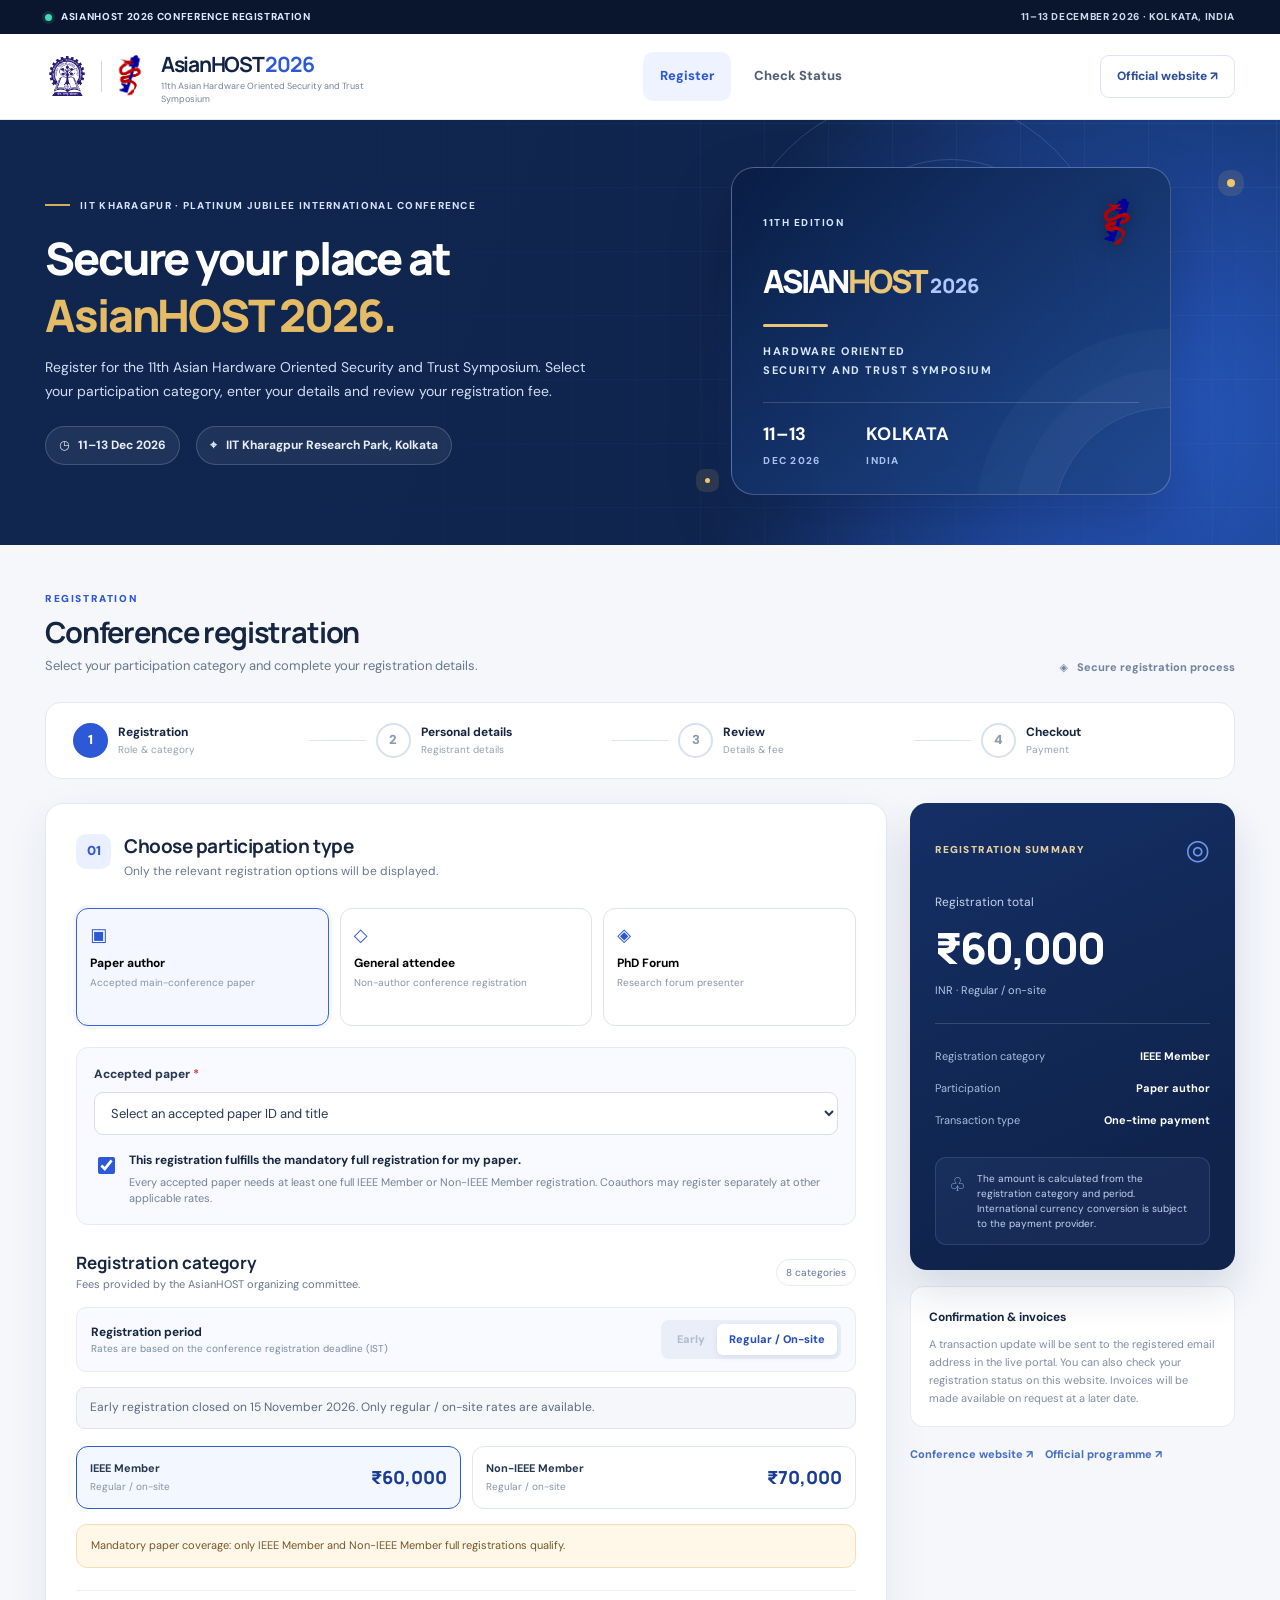
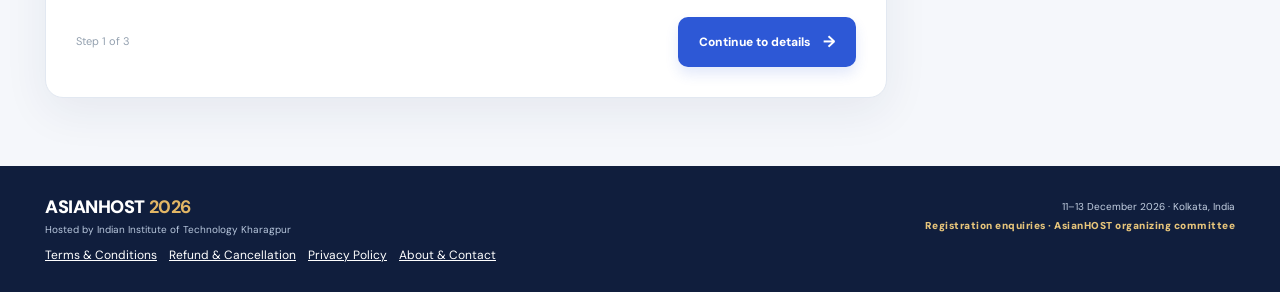
==== index.html @ 04f5062f "Add files via upload" ====
<!doctype html>
<html lang="en">
<head>
  <meta charset="utf-8">
  <meta name="viewport" content="width=device-width, initial-scale=1">
  <meta name="theme-color" content="#0e2149">
  <meta name="description" content="AsianHOST 2026 conference registration, registration fee information, and payment status enquiries.">
  <title>AsianHOST 2026 | Conference Registration</title>
  <link rel="icon" href="assets/asianhost-logo.png" type="image/png">
  <link rel="stylesheet" href="styles.css">
  <script defer src="app.js"></script>
</head>
<body>
  <div class="top-ribbon"><span class="top-ribbon__left"><span class="pulse"></span> ASIANHOST 2026 CONFERENCE REGISTRATION</span><span>11–13 DECEMBER 2026 · KOLKATA, INDIA</span></div>
  <header class="site-header">
    <div class="shell header-content">
      <a class="brand" href="index.html" aria-label="AsianHOST 2026 registration home">
        <span class="brand-logos"><img class="brand-iit" src="assets/iitkgp-logo.png" alt="IIT Kharagpur logo"><span class="brand-bar"></span><img class="brand-asianhost" src="assets/asianhost-logo.png" alt="AsianHOST logo"></span>
        <span class="brand-text"><strong>AsianHOST <span>2026</span></strong><small>11th Asian Hardware Oriented Security and Trust Symposium</small></span>
      </a>
      <nav class="nav-links" aria-label="Primary navigation">
        <button type="button" class="nav-link active" data-view="register">Register</button>
        <button type="button" class="nav-link" data-view="status">Check Status</button>
        
      </nav>
      <a class="external-link" href="https://www.asianhost.org/2026/" target="_blank" rel="noopener noreferrer">Official website <span aria-hidden="true">↗</span></a>
    </div>
  </header>

  <main>
    <section class="hero">
      <div class="shell hero-grid">
        <div class="hero-left">
          <div class="eyebrow"><span class="eyebrow-line"></span> IIT KHARAGPUR · PLATINUM JUBILEE INTERNATIONAL CONFERENCE</div>
          <h1>Secure your place at <span>AsianHOST 2026.</span></h1>
          <p>Register for the 11th Asian Hardware Oriented Security and Trust Symposium. Select your participation category, enter your details and review your registration fee.</p>
          <div class="event-metadata"><span>◷ &nbsp; 11–13 Dec 2026</span><span>⌖ &nbsp; IIT Kharagpur Research Park, Kolkata</span></div>
        </div>
        <div class="hero-visual conference-feature" aria-label="AsianHOST 2026 event details">
          <div class="feature-orbit feature-orbit-one"></div>
          <div class="feature-orbit feature-orbit-two"></div>
          <div class="feature-panel">
            <div class="feature-panel-top"><span>11TH EDITION</span><img src="assets/asianhost-logo.png" alt="AsianHOST emblem"></div>
            <div class="feature-panel-title">ASIAN<span>HOST</span> <em>2026</em></div>
            <div class="feature-panel-divider"></div>
            <p>HARDWARE ORIENTED<br>SECURITY AND TRUST SYMPOSIUM</p>
            <div class="feature-panel-bottom"><span><strong>11–13</strong><small>DEC 2026</small></span><span><strong>KOLKATA</strong><small>INDIA</small></span></div>
          </div>
          <div class="feature-circuit circuit-one"></div><div class="feature-circuit circuit-two"></div>
        </div>
      </div>
    </section>

    <section class="shell main-area">
      <div id="register-view" class="app-view">
        <div class="section-lead"><div><div class="section-tag">REGISTRATION</div><h2>Conference registration</h2><p>Select your participation category and complete your registration details.</p></div><div class="secure-mark">◈ &nbsp; Secure registration process</div></div>
        <div class="stepper" aria-label="Registration progress"><div class="step active" data-step-dot="1"><span>1</span><div><strong>Registration</strong><small>Role & category</small></div></div><div class="step-line"></div><div class="step" data-step-dot="2"><span>2</span><div><strong>Personal details</strong><small>Registrant details</small></div></div><div class="step-line"></div><div class="step" data-step-dot="3"><span>3</span><div><strong>Review</strong><small>Details & fee</small></div></div><div class="step-line"></div><div class="step"><span>4</span><div><strong>Checkout</strong><small>Payment</small></div></div></div>
        <div class="form-layout">
          <div class="form-column">
            <div class="form-card" id="step1-panel">
              <div class="card-heading"><span class="mini-number">01</span><div><h3>Choose participation type</h3><p>Only the relevant registration options will be displayed.</p></div></div>
              <div class="purpose-grid" id="purpose-grid">
                <button class="purpose-option selected" type="button" data-purpose="author"><span class="purpose-icon">▣</span><strong>Paper author</strong><small>Accepted main-conference paper</small></button>
                <button class="purpose-option" type="button" data-purpose="attendee"><span class="purpose-icon">◇</span><strong>General attendee</strong><small>Non-author conference registration</small></button>
                <button class="purpose-option" type="button" data-purpose="phd"><span class="purpose-icon">◈</span><strong>PhD Forum</strong><small>Research forum presenter</small></button>
              </div>
              <div id="paper-fields" class="nested-section">
                <label for="paper-select">Accepted paper <span class="required">*</span></label>
                <select id="paper-select" required><option value="">Select an accepted paper ID and title</option></select>
                <div id="paper-detail" class="paper-detail hidden"></div>
                <div id="other-paper-fields" class="nested-section hidden" aria-live="polite">
                  <label for="other-paper-id">Paper ID <span class="required">*</span></label>
                  <input type="text" id="other-paper-id" maxlength="50" placeholder="Enter the accepted paper ID">
                  <label for="other-paper-title" class="mt-12">Paper title <span class="required">*</span></label>
                  <input type="text" id="other-paper-title" maxlength="300" placeholder="Enter the exact accepted paper title">
                  <p class="field-help">Use this option only if your accepted paper is missing from the list. The organizing committee will verify the details.</p>
                </div>
                <div class="coverage-card"><label class="checkbox-line"><input type="checkbox" id="cover-paper" checked><span><strong>This registration fulfills the mandatory full registration for my paper.</strong><small>Every accepted paper needs at least one full IEEE Member or Non-IEEE Member registration. Coauthors may register separately at other applicable rates.</small></span></label></div>
              </div>
              <div id="phd-fields" class="nested-section hidden"><label for="phd-ref">PhD Forum submission / acceptance reference <span class="required">*</span></label><input type="text" id="phd-ref" placeholder="e.g., PhD Forum submission reference"><p class="field-help">The conference team will verify forum acceptance separately.</p></div>
              <div class="subheading-row"><div><h3>Registration category</h3><p>Fees provided by the AsianHOST organizing committee.</p></div><span class="fee-note">8 categories</span></div>
              <div class="tier-row"><div><strong>Registration period</strong><span>Rates are based on the conference registration deadline (IST)</span></div><div class="tier-toggle"><button type="button" class="active" id="early-btn">Early</button><button type="button" id="regular-btn">Regular / On-site</button></div></div>
              <p id="registration-deadline-note" class="registration-deadline-note" role="status" aria-live="polite">Early registration closes 15 November 2026 at 11:59 p.m. IST. Regular / on-site rates apply from 16 November.</p>
              <div id="fee-options" class="fee-grid" role="radiogroup" aria-label="Registration fee category"></div>
              <div id="category-advisory" class="notice-inline" role="status"></div>
              <div class="form-actions"><span class="helper-text">Step 1 of 3</span><button class="btn btn-primary" id="continue-1" type="button">Continue to details <span>→</span></button></div>
            </div>
            <div class="form-card hidden" id="step2-panel">
              <div class="card-heading"><span class="mini-number">02</span><div><h3>Participant information</h3><p>Enter the details for the registered participant.</p></div></div>
              <button type="button" class="btn btn-outline btn-small" id="fill-sample" style="margin:-4px 0 20px">✦ &nbsp; Prefill sample details</button><form id="details-form" novalidate>
                <div class="form-fields"><div class="input-group"><label for="full-name">Full name <span class="required">*</span></label><input id="full-name" type="text" autocomplete="name" placeholder="Full name as on official ID" required minlength="2"></div><div class="input-group"><label for="email">Email address <span class="required">*</span></label><input id="email" type="email" autocomplete="email" placeholder="name@institution.edu" required></div><div class="input-group"><label for="phone">Phone with country code <span class="required">*</span></label><input id="phone" type="tel" autocomplete="tel" placeholder="+91 98765 43210" required minlength="7"></div><div class="input-group"><label for="institution">Institution / organization <span class="required">*</span></label><input id="institution" type="text" placeholder="University or organization" required></div><div class="input-group"><label for="country">Country of residence <span class="required">*</span></label><select id="country" required><option value="">Choose country</option><option>India</option><option>China</option><option>United States</option><option>Singapore</option><option>United Kingdom</option><option>Germany</option><option>Japan</option><option>Australia</option><option>United Arab Emirates</option><option>Other</option></select></div><div class="input-group"><label for="city">City <span class="required">*</span></label><input id="city" type="text" placeholder="City" required></div></div>
                <div id="ieee-input" class="nested-section hidden"><label for="ieee-number">IEEE membership number <span class="required">*</span></label><input type="text" id="ieee-number" inputmode="numeric" pattern="[0-9]{4,15}" placeholder="Your IEEE member number"><p class="field-help">Collected for subsequent manual verification by an authorized IEEE committee member. The organizing committee will review eligibility.</p></div>
                <div id="student-input" class="nested-section hidden"><label class="checkbox-line"><input id="student-attest" type="checkbox"><span><strong>I confirm I am currently enrolled as a student.</strong><small>Student status will be checked by conference organizers.</small></span></label></div>
                <div id="international-input" class="nested-section hidden"><label class="checkbox-line"><input id="visa-help" type="checkbox"><span><strong>I would like conference visa / invitation-letter assistance.</strong><small>Additional details may be requested separately if assistance is needed.</small></span></label></div>
                <div class="nested-section"><label for="billing-name">Invoice / billing name <span class="optional">Optional</span></label><input type="text" id="billing-name" placeholder="Name of participant or institution"><label for="gstin" class="mt-12">GSTIN <span class="optional">Optional, if applicable</span></label><input type="text" id="gstin" placeholder="For Indian organizational invoices"></div>
                <div class="notice-inline info">An email will be sent to your registered address confirming whether the payment transaction succeeds or fails. An invoice will be provided upon request at a later date.</div><div class="preview-disclosure">Preview environment: please use sample details only. No real payment or notification emails are processed on this site.</div>
                <div class="form-actions"><button type="button" class="btn btn-outline" id="back-2">← Back</button><button type="submit" class="btn btn-primary">Review registration <span>→</span></button></div>
              </form>
            </div>
            <div class="form-card hidden" id="step3-panel"><div class="card-heading"><span class="mini-number">03</span><div><h3>Review before checkout</h3><p>Review your information and the applicable registration fee.</p></div></div><div id="review-card"></div><label class="checkbox-line terms"><input type="checkbox" id="terms"><span><strong>I have reviewed the details, confirm they are accurate, and agree to the <a href="terms.html" target="_blank" rel="noopener">Terms & Conditions</a>, <a href="refund.html" target="_blank" rel="noopener">Refund & Cancellation Policy</a> and <a href="privacy.html" target="_blank" rel="noopener">Privacy Policy</a>.</strong><small>I understand that invoice requests will be handled separately after registration.</small></span></label><div class="form-actions"><button type="button" class="btn btn-outline" id="back-3">← Back</button><button type="button" class="btn btn-primary" id="proceed-checkout">Proceed to payment <span>↗</span></button></div></div>
          </div>
          <aside class="summary-column">
            <div class="summary-card"><div class="summary-top"><div class="summary-chip">REGISTRATION SUMMARY</div><span class="summary-coin">◎</span></div><p>Registration total</p><div class="summary-amount" id="fee-preview">₹50,000</div><div class="summary-currency" id="currency-preview">INR · Early registration</div><div class="summary-separator"></div><div class="summary-pair"><span>Registration category</span><strong id="category-preview">IEEE Member</strong></div><div class="summary-pair"><span>Participation</span><strong id="purpose-preview">Paper author</strong></div><div class="summary-pair"><span>Transaction type</span><strong>One-time payment</strong></div><div class="summary-footnote"><span class="summary-lock">♧</span><span>The amount is calculated from the registration category and period. International currency conversion is subject to the payment provider.</span></div></div>
            <div class="aside-note"><strong>Confirmation & invoices</strong><p>A transaction update will be sent to the registered email address in the live portal. You can also check your registration status on this website. Invoices will be made available on request at a later date.</p></div>
            <div class="aside-links"><a href="https://www.asianhost.org/2026/" target="_blank" rel="noopener noreferrer">Conference website ↗</a><a href="https://www.asianhost.org/2026/program.htm" target="_blank" rel="noopener noreferrer">Official programme ↗</a></div>
          </aside>
        </div>
      </div>

      <div id="status-view" class="app-view hidden"><div class="section-lead"><div><div class="section-tag">REGISTRATION LOOKUP</div><h2>Check registration status</h2><p>Enter your registration reference and registered email address to view your payment status. Confirmed registrations also provide a View / Print Invoice Preview option; official invoices are issued separately upon request.</p></div></div><div class="status-layout"><div class="form-card"><div class="card-heading"><span class="mini-number">✓</span><div><h3>Find your registration</h3><p>Your registration reference appears on the confirmation page.</p></div></div><form id="status-form"><div class="input-group"><label for="lookup-id">Registration ID</label><input id="lookup-id" required placeholder="e.g., AH26-XXXXXXXXXX"></div><div class="input-group mt-16"><label for="lookup-email">Email address</label><input id="lookup-email" type="email" required placeholder="name@institution.edu"></div><div class="form-actions"><button type="submit" class="btn btn-primary">Check status <span>→</span></button></div></form><div id="status-result" aria-live="polite"></div></div><aside class="aside-note status-aside"><strong>Need assistance?</strong><p>If your payment is delayed or unsuccessful, please contact the conference registration team and include your registration reference.</p><p><strong>Invoice requests</strong><br>Invoices will be provided upon request at a later date.</p><div class="sample-lookups"><h4>Sample status records</h4><p>Use these example references to explore the status lookup.</p><div class="sample-records" id="sample-records"></div><small>These are fictional records for preview purposes; no real registration database is connected.</small></div></aside></div></div>

      <div id="confirmation-view" class="app-view hidden">
        <div class="confirmation-wrap">
          <div class="confirmation-card" id="confirmation-card" aria-live="polite"></div>
        </div>
      </div>
    </section>
  </main>
  <footer class="site-footer"><div class="shell footer-inner"><div class="footer-brand"><span>ASIANHOST <strong>2026</strong></span><small>Hosted by Indian Institute of Technology Kharagpur</small></div><div class="footer-right"><span>11–13 December 2026 · Kolkata, India</span><span>Registration enquiries · AsianHOST organizing committee</span></div></div><div class="policy-links shell" style="display:flex;flex-wrap:wrap;gap:12px;margin-top:8px;font-size:12px"><a style="color:inherit;text-decoration:underline" href="terms.html">Terms & Conditions</a><a style="color:inherit;text-decoration:underline" href="refund.html">Refund & Cancellation</a><a style="color:inherit;text-decoration:underline" href="privacy.html">Privacy Policy</a><a style="color:inherit;text-decoration:underline" href="about-contact.html">About & Contact</a></div></footer>
  <div id="toast" class="toast" role="status" aria-live="polite"></div>
</body>
</html>
---- styles.css ----
@import url('https://fonts.googleapis.com/css2?family=DM+Sans:wght@400;500;600;700;800&family=Manrope:wght@400;500;600;700;800&display=swap');
:root{--navy:#10254c;--ink:#172640;--muted:#69788d;--line:#e3e9f2;--page:#f5f7fb;--blue:#2d58d6;--blue-d:#1c44b8;--gold:#d6ad59;--mint:#13ae9c;--shadow:0 14px 45px rgba(23,46,92,.07);--radius:18px}
*{box-sizing:border-box}html{scroll-behavior:smooth}body{margin:0;color:var(--ink);background:var(--page);font:15px/1.55 'DM Sans',system-ui,sans-serif}h1,h2,h3,p{margin-top:0}h1,h2,h3{font-family:Manrope,'DM Sans',sans-serif;line-height:1.27}button,input,select{font:inherit}button{cursor:pointer}button:disabled{cursor:not-allowed;opacity:.5}a{color:inherit}input,select{accent-color:var(--blue)}.hidden{display:none!important}.shell{width:min(1190px,calc(100% - 64px));margin:auto}.top-ribbon{height:34px;display:flex;justify-content:space-between;align-items:center;background:#09162e;color:#ced8ed;padding:0 max(32px,calc((100% - 1190px)/2));font-size:10px;font-weight:800;letter-spacing:.12em}.top-ribbon__left{display:flex;gap:9px;align-items:center;color:#dbe8ff}.pulse{width:7px;height:7px;background:#45d7b4;border-radius:100%;box-shadow:0 0 0 3px rgba(69,215,180,.13)}.site-header{background:#fff;border-bottom:1px solid var(--line);position:relative;z-index:2}.header-content{height:85px;display:flex;align-items:center;justify-content:space-between;gap:26px}.brand{text-decoration:none;display:flex;align-items:center;gap:15px;min-width:310px}.brand-logos{display:flex;align-items:center;gap:12px}.brand-logos img{width:44px;height:44px;object-fit:contain}.brand-logos .brand-asianhost{width:32px;height:46px}.brand-bar{height:31px;width:1px;background:#ced5e2}.brand-text{display:flex;flex-direction:column}.brand-text strong{font-family:Manrope;font-size:21px;letter-spacing:-.06em;color:#122344}.brand-text strong span{color:var(--blue)}.brand-text small{color:#778399;font-size:9px;max-width:240px;line-height:1.4}.nav-links{display:flex;height:100%;align-items:center;gap:6px}.nav-link{border:0;background:transparent;color:#526077;white-space:nowrap;padding:14px 17px;border-radius:10px;font-size:13px;font-weight:800}.nav-link:hover,.nav-link.active{background:#eef3ff;color:var(--blue)}.external-link{white-space:nowrap;text-decoration:none;font-size:12px;font-weight:800;color:#2c4e9a;border:1px solid #dbe5f7;padding:11px 16px;border-radius:9px}.external-link:hover{background:#f2f6ff}.hero{color:#fff;position:relative;overflow:hidden;background:radial-gradient(circle at 88% 70%,#295bc6 0%,transparent 37%),linear-gradient(110deg,#10264f,#10254e 65%,#163877)}.hero::before{content:'';position:absolute;inset:0;opacity:.32;background-image:linear-gradient(0deg,transparent 94%,#4970bc 95%,transparent 96%),linear-gradient(90deg,transparent 94%,#4970bc 95%,transparent 96%);background-size:64px 64px;mask-image:linear-gradient(90deg,transparent 22%,black)}.hero-grid{display:grid;grid-template-columns:1.04fr .96fr;gap:60px;position:relative;min-height:318px;align-items:center;padding-top:39px;padding-bottom:42px}.hero-left{max-width:650px}.eyebrow{font-size:10px;letter-spacing:.13em;color:#d8e2fc;font-weight:800;display:flex;align-items:center;gap:10px;margin-bottom:17px}.eyebrow-line{height:2px;width:25px;background:var(--gold)}.hero h1{font-size:clamp(31px,3.5vw,45px);font-weight:800;letter-spacing:-.047em;margin-bottom:12px}.hero h1 span{color:#e5bc65}.hero p{color:#d0dff7;max-width:560px;line-height:1.7;font-size:14px;margin-bottom:23px}.event-metadata{display:flex;gap:16px;flex-wrap:wrap;font-size:12px;font-weight:700;color:#e9edf8}.event-metadata span{background:#ffffff11;border:1px solid #ffffff2a;border-radius:40px;padding:9px 13px}.hero-visual{position:relative;padding:8px 25px 8px 0}.orbit{position:absolute;border:1px solid #ffffff17;border-radius:100%;height:420px;width:420px;left:15%;top:-40px}.orbit-b{height:300px;width:300px;top:30px;left:28%;background:#ffffff05}.workflow-card{position:relative;margin:auto;background:#fff;color:#213357;width:min(415px,100%);min-height:69px;padding:13px 18px;display:flex;gap:15px;align-items:center;border:1px solid #ced7ec;border-radius:14px;box-shadow:0 8px 35px #020d291b}.workflow-card>div:nth-child(2){display:flex;flex-direction:column;flex:1}.workflow-card strong{font-size:12px;font-weight:800}.workflow-card small{font-size:10px;color:#70809d;margin-top:2px}.workflow-card>span{color:#16a389;font-size:19px}.workflow-card.highlight{background:#e8efff;border-color:#c7d7ff;transform:translateX(15px)}.workflow-card.highlight>span{color:#2d58d6}.workflow-icon{background:#eaf0fc;border-radius:11px;width:38px;height:38px;display:flex;justify-content:center;align-items:center;font-size:12px;font-weight:900;color:#365fc8}.flow-connector{text-align:center;height:20px;line-height:19px;font-size:18px;color:#a5c3ff}.main-area{padding-top:46px;padding-bottom:68px}.section-lead{display:flex;justify-content:space-between;align-items:end;gap:30px;margin-bottom:26px}.section-tag{font-size:10px;letter-spacing:.16em;font-weight:900;color:var(--blue);margin-bottom:7px}.section-lead h2{font-size:29px;margin-bottom:5px;letter-spacing:-.04em}.section-lead p{color:var(--muted);margin-bottom:0;font-size:13px}.secure-mark{white-space:nowrap;color:#7383a0;font-size:11px;font-weight:800}.stepper{background:#fff;border:1px solid var(--line);border-radius:16px;padding:20px 27px;display:flex;align-items:center;margin-bottom:24px;gap:10px}.step{display:flex;align-items:center;gap:10px;min-width:0;flex:1}.step>span{display:flex;width:35px;height:35px;border:2px solid #d9e1ed;border-radius:50%;align-items:center;justify-content:center;font-size:13px;font-weight:900;color:#8d9ab0;flex:none}.step.active>span{background:var(--blue);color:#fff;border-color:var(--blue)}.step.done>span{background:#e3f8f2;color:#149b81;border-color:#b7ebdf}.step>div{min-width:0}.step strong,.step small{display:block;white-space:nowrap}.step strong{font-size:12px}.step small{font-size:10px;color:#96a1b1}.step-line{height:1px;background:#dce3ee;flex:.25}.form-layout{display:grid;grid-template-columns:minmax(0,1fr) 325px;gap:23px;align-items:start}.form-card{background:#fff;border:1px solid #e2e8f1;border-radius:var(--radius);box-shadow:var(--shadow);padding:30px}.card-heading{display:flex;align-items:flex-start;gap:13px;margin-bottom:27px}.card-heading h3{font-size:19px;letter-spacing:-.025em;margin-bottom:4px}.card-heading p{font-size:12px;color:var(--muted);margin-bottom:0}.mini-number{height:35px;min-width:35px;border-radius:10px;display:flex;align-items:center;justify-content:center;background:#eaf0ff;color:#2d58d6;font-weight:900;font-size:13px}.purpose-grid{display:grid;grid-template-columns:repeat(3,1fr);gap:11px}.purpose-option{border:1.5px solid #dce4f0;background:#fff;border-radius:12px;min-height:118px;text-align:left;padding:13px;display:flex;flex-direction:column;gap:4px;transition:.18s ease}.purpose-option:hover{border-color:#9eb3ea;transform:translateY(-1px)}.purpose-option.selected{border-color:#3664e3;background:#f4f7ff;box-shadow:0 0 0 3px #3664e30d}.purpose-option strong{font-size:12px}.purpose-option small{font-size:10px;color:#8794a7;line-height:1.3}.purpose-icon{font-size:18px;color:var(--blue)}.nested-section{background:#f8faff;border:1px solid #e5eaf3;padding:17px;border-radius:12px;margin-top:21px}.nested-section>label:not(.checkbox-line){display:block;font-size:12px;font-weight:800;color:#2b3952;margin-bottom:9px}.nested-section input:not([type=checkbox]),.nested-section select{width:100%;border:1px solid #d4deee;border-radius:9px;padding:11px 12px;background:white;outline:0;font-size:13px;color:#293957}.nested-section input:focus,.nested-section select:focus,.input-group input:focus,.input-group select:focus{border-color:#4870d5;box-shadow:0 0 0 3px #4870d516}.checkbox-line{display:flex;gap:11px;align-items:flex-start;cursor:pointer}.checkbox-line input{margin-top:5px;width:17px;height:17px;flex:none}.checkbox-line span{display:flex;flex-direction:column;gap:4px}.checkbox-line strong{font-size:12px;line-height:1.45}.checkbox-line small{font-size:11px;line-height:1.5;color:#73829a}.coverage-card{padding-top:17px}.paper-detail{background:#fff;border:1px solid #dee7f7;border-radius:10px;padding:13px;margin-top:10px}.paper-detail strong{display:block;color:#23395e;font-size:12px}.paper-detail p{font-size:11px;color:#71819c;margin:6px 0 0}.subheading-row{display:flex;justify-content:space-between;align-items:center;gap:12px;margin-top:27px;margin-bottom:14px}.subheading-row h3{font-size:17px;margin-bottom:3px}.subheading-row p{color:var(--muted);font-size:11px;margin:0}.fee-note{font-size:10px;white-space:nowrap;border:1px solid #e3eaf7;border-radius:30px;padding:5px 9px;color:#60749a}.tier-row{background:#f8faff;border:1px solid #e7ebf5;border-radius:10px;padding:12px 14px;display:flex;align-items:center;justify-content:space-between;gap:15px;margin-bottom:15px}.tier-row>div:first-child{display:flex;flex-direction:column}.tier-row strong{font-size:12px}.tier-row span{font-size:10px;color:#7a8ca5}.tier-toggle{display:flex;background:#e9eef9;padding:4px;border-radius:8px;flex:none}.tier-toggle button{border:0;background:transparent;border-radius:6px;padding:7px 12px;font-size:11px;color:#667999;font-weight:800}.tier-toggle button.active{background:white;color:#234cbc;box-shadow:0 2px 6px #101e4014}.fee-grid{display:grid;grid-template-columns:repeat(2,minmax(0,1fr));gap:11px}.fee-option{display:flex;align-items:center;justify-content:space-between;gap:8px;min-width:0;text-align:left;border:1.5px solid #e0e7f1;background:white;border-radius:12px;padding:14px 13px;transition:.15s ease}.fee-option:hover{border-color:#9ab1e8}.fee-option.selected{border-color:var(--blue);background:#f3f7ff}.fee-option .fee-name{display:flex;flex-direction:column;gap:3px;min-width:0}.fee-option strong{font-size:11px;color:#273851;line-height:1.35}.fee-option small{font-size:10px;color:#8793a6}.fee-option .price{font-family:Manrope;font-size:18px;font-weight:900;color:#193c94;white-space:nowrap}.notice-inline{background:#fff8e9;color:#765629;border:1px solid #f2dfb5;border-radius:11px;padding:12px 14px;font-size:11px;line-height:1.55;margin-top:15px}.notice-inline.info{background:#eff5ff;color:#49658f;border-color:#d8e4fb}.form-actions{display:flex;align-items:center;justify-content:space-between;gap:16px;padding-top:26px;margin-top:22px;border-top:1px solid #eef1f6}.helper-text{color:#93a0af;font-size:11px}.btn{padding:12px 20px;display:inline-flex;align-items:center;justify-content:center;gap:13px;border-radius:10px;text-decoration:none;font-size:12px;font-weight:800;transition:.16s ease;border:1px solid transparent}.btn span{font-size:16px}.btn-primary{color:#fff;background:var(--blue);box-shadow:0 7px 13px #2d58d622}.btn-primary:hover:not(:disabled){background:var(--blue-d);transform:translateY(-1px)}.btn-outline{background:#fff;color:#334c76;border-color:#dce4ee}.btn-outline:hover:not(:disabled){background:#f2f6ff}.btn-full{width:100%}.btn-small{padding:9px 14px}.summary-card{background:linear-gradient(155deg,#152f65,#0f234b 80%);color:#fff;border-radius:17px;padding:25px;box-shadow:0 22px 40px #132a5c24;position:sticky;top:20px}.summary-top{display:flex;align-items:center;justify-content:space-between;margin-bottom:22px}.summary-chip{font-size:10px;color:#e7d0a0;letter-spacing:.11em;font-weight:900}.summary-coin{font-size:28px;color:#6f97ed}.summary-card>p{font-size:12px;color:#c6d4eb;margin:0 0 3px}.summary-amount{font-family:Manrope;font-size:43px;letter-spacing:-.05em;font-weight:900}.summary-currency{font-size:11px;color:#b7c8e7}.summary-separator{height:1px;background:#ffffff26;margin:24px 0}.summary-pair{display:flex;justify-content:space-between;align-items:baseline;gap:11px;margin:15px 0}.summary-pair span{font-size:11px;color:#a9bddb}.summary-pair strong{font-size:11px;max-width:145px;text-align:right;line-height:1.3}.summary-footnote{display:flex;gap:11px;border:1px solid #8eaaf22d;border-radius:11px;background:#8eaaf210;margin-top:28px;padding:13px;color:#c4d4ed;font-size:10px;line-height:1.5}.summary-lock{font-size:19px;color:#91bee7}.aside-note{border:1px solid #e4eaf3;background:#fff;border-radius:13px;padding:18px;margin-top:16px}.aside-note strong{font-size:12px}.aside-note p{font-size:11px;color:#7f8ea3;margin:7px 0 0;line-height:1.65}.aside-links{display:flex;gap:12px;flex-wrap:wrap;margin-top:19px}.aside-links a{font-size:11px;font-weight:800;text-decoration:none;color:#4870c7}.aside-links a:hover{text-decoration:underline}.form-fields{display:grid;grid-template-columns:repeat(2,minmax(0,1fr));gap:17px}.input-group label{display:block;font-size:12px;font-weight:800;margin-bottom:7px;color:#263851}.input-group input,.input-group select{width:100%;border:1px solid #d6e0ec;border-radius:9px;padding:11px 12px;min-height:44px;background:#fff;outline:0;color:#22324d;font-size:13px}.required{color:#d04444}.optional{color:#8896aa;font-weight:500;font-size:10px}.field-help{color:#8694a8;font-size:10px;line-height:1.4;margin:8px 0 0}.mt-12{margin-top:12px}.mt-16{margin-top:16px}.terms{margin-top:21px}.review-group{border:1px solid #e2e9f2;border-radius:12px;margin-top:12px;overflow:hidden}.review-title{font-size:11px;font-weight:900;letter-spacing:.07em;background:#f5f8fd;color:#416099;padding:10px 14px}.review-row{padding:10px 14px;border-bottom:1px solid #edf1f6;display:flex;justify-content:space-between;gap:24px;font-size:12px}.review-row:last-child{border:0}.review-row span{color:#7d8da5}.review-row strong{font-weight:800;text-align:right;max-width:66%;overflow-wrap:anywhere}.review-total{display:flex;justify-content:space-between;align-items:center;background:#edf4ff;border:1px solid #d7e4fb;padding:17px;border-radius:13px;margin-top:18px}.review-total small{display:block;color:#70809b;font-size:10px}.review-total strong{font-size:27px;color:#214db6;font-family:Manrope;letter-spacing:-.04em}.toast{position:fixed;bottom:25px;left:50%;transform:translate(-50%,24px);background:#14264a;color:#fff;font-size:12px;padding:12px 19px;border-radius:10px;box-shadow:0 10px 30px #11213a3b;max-width:calc(100% - 40px);pointer-events:none;opacity:0;transition:.2s;z-index:100}.toast.show{opacity:1;transform:translate(-50%,0)}.status-layout{display:grid;grid-template-columns:2fr 1fr;gap:24px;align-items:start}.status-aside{margin-top:0;padding:28px}.status-aside p{margin-bottom:20px}.status-box{border:1px solid #dce6f6;border-radius:13px;margin-top:23px;padding:19px;background:#f7faff}.status-head{display:flex;justify-content:space-between;align-items:center;gap:15px;flex-wrap:wrap}.status-head h3{font-size:16px;margin:0}.status-pill{padding:5px 10px;border-radius:30px;background:#e0f8eb;color:#16815f;font-size:11px;font-weight:800}.status-pill.failed{background:#ffece8;color:#a94835}.status-pill.pending{background:#fff4d8;color:#84621a}.status-details{margin-top:12px;font-size:12px;color:#687b96}.status-actions{display:flex;flex-wrap:wrap;gap:10px;margin-top:17px}.status-actions button{font-size:11px}.integration-cards{display:grid;grid-template-columns:repeat(3,1fr);gap:17px;margin-bottom:18px}.integration-card{padding:25px;min-height:205px}.integration-card h3{font-size:16px}.integration-card p{font-size:12px;color:#73829b}.integration-number{font-family:Manrope;color:#3767d9;font-size:24px;font-weight:900;margin-bottom:17px}.bank-checklist{max-width:100%}.bank-points{display:grid;grid-template-columns:repeat(2,1fr);gap:12px 23px}.bank-points p{display:flex;gap:13px;font-size:12px;line-height:1.5;margin:0;border-bottom:1px solid #edf1f7;padding-bottom:14px}.bank-points span{color:#5275d0;font-weight:900}.site-footer{background:#101e3d;color:#fff;padding:28px 0}.footer-inner{display:flex;align-items:center;justify-content:space-between;gap:20px}.footer-brand{display:flex;flex-direction:column}.footer-brand span{font-size:18px;letter-spacing:-.025em;font-weight:900}.footer-brand span strong{color:#e2b665}.footer-brand small{font-size:10px;color:#b9c8de}.footer-right{display:flex;flex-direction:column;text-align:right;color:#c4d0e2;font-size:10px;gap:3px}.footer-right span:last-child{font-weight:900;letter-spacing:.05em;color:#e7c57b}
/* Hosted mock checkout */
.checkout-body{background:#f2f5fb;min-height:100vh}.checkout-header{max-width:1030px;margin:0 auto;padding:33px 25px 16px;display:flex;justify-content:space-between;gap:20px}.back-link{text-decoration:none;color:#4c6592;font-size:12px;font-weight:800}.back-link:hover{text-decoration:underline}.checkout-secure{font-size:11px;font-weight:800;color:#8290a4}.checkout-wrap{max-width:1030px;margin:0 auto;padding:20px 25px 80px}.checkout-intro{display:flex;align-items:center;gap:20px;margin-bottom:20px}.checkout-intro img{height:66px;width:52px;object-fit:contain}.checkout-intro h1{font-size:31px;margin:0 0 4px;letter-spacing:-.04em}.checkout-intro p{color:#77879c;font-size:12px;margin:0}.demo-banner{background:#fff5da;border:1px solid #f0d99d;border-radius:11px;padding:13px 17px;display:flex;gap:16px;align-items:center;margin-bottom:22px;font-size:11px;color:#84612a}.demo-banner strong{white-space:nowrap}.checkout-grid{display:grid;grid-template-columns:minmax(0,1.2fr) minmax(0,.8fr);gap:23px;align-items:start}.checkout-panel{background:#fff;padding:33px 36px;border:1px solid #e2e9f4;box-shadow:var(--shadow);border-radius:19px}.panel-label{font-size:10px;color:#7890b6;letter-spacing:.13em;font-weight:900;margin-bottom:12px}.checkout-panel h2{font-family:Manrope;font-size:50px;letter-spacing:-.05em;margin:0}.currency-tag{font-size:11px;font-weight:900;color:#2b55c3;border-radius:40px;background:#eef4ff;padding:5px 12px;display:inline-block;margin-top:1px}.checkout-divider{height:1px;background:#e8edf4;margin:25px 0}.checkout-row{display:flex;gap:16px;justify-content:space-between;margin:16px 0;font-size:12px}.checkout-row span{color:#8190a5}.checkout-row strong{max-width:58%;text-align:right;overflow-wrap:anywhere}.bank-note{display:flex;gap:12px;background:#f0f5fd;border:1px solid #e1eafc;border-radius:12px;padding:15px;margin-top:20px}.bank-note p{font-size:11px;margin:0;color:#64789b;line-height:1.6}.bank-note strong{color:#263d68}.bank-note-icon{background:#cfddf8;color:#315aba;border-radius:50%;width:21px;height:21px;flex:none;display:flex;align-items:center;justify-content:center;font-weight:900}.checkout-actions{margin-top:30px;display:flex;flex-direction:column;gap:11px}.quiet-btn{background:transparent;border:0;color:#6f7f9b;padding:10px;font-size:12px;font-weight:800}.quiet-btn:hover{text-decoration:underline}.checkout-context{border:1px solid #dce6f5;border-radius:17px;background:linear-gradient(160deg,#132f64,#132448);color:#fff;padding:30px;min-height:370px}.context-icon{width:46px;height:46px;border-radius:14px;border:1px solid #ffffff34;background:#ffffff14;display:flex;align-items:center;justify-content:center;font-size:27px;color:#c5dcff;margin-bottom:27px}.checkout-context h3{font-size:19px}.checkout-context p{font-size:12px;color:#b9c9df;line-height:1.65;margin-bottom:22px}.context-item{font-size:11px;color:#e1eaf7;padding:11px 0;border-bottom:1px solid #ffffff22}.context-item:last-child{border:0}
@media(max-width:1020px){.header-content{gap:10px}.nav-link{padding:10px}.external-link{display:none}.brand{min-width:0}.hero-grid{gap:25px}.form-layout{grid-template-columns:minmax(0,1fr) 285px}.summary-amount{font-size:37px}}@media(max-width:820px){.shell{width:min(690px,calc(100% - 36px))}.top-ribbon{padding:0 18px;font-size:9px}.top-ribbon span:last-child{display:none}.header-content{height:auto;padding-top:14px;padding-bottom:10px;display:flex;flex-wrap:wrap}.brand{flex:1}.nav-links{width:100%;justify-content:space-around;height:45px}.nav-link{padding:9px}.hero-grid{grid-template-columns:1fr;gap:20px;min-height:0;padding-top:34px;padding-bottom:35px}.hero-visual{display:none}.hero h1{font-size:35px}.form-layout,.status-layout{grid-template-columns:1fr}.summary-column{grid-row:1;display:grid;grid-template-columns:1fr 1fr;gap:13px}.summary-card{position:static;grid-row:span 2}.aside-note{margin-top:0}.aside-links{margin:0}.section-lead{align-items:start}.secure-mark{display:none}.integration-cards{grid-template-columns:1fr}.stepper{padding:15px}.step small{display:none}.step strong{font-size:11px}.checkout-grid{grid-template-columns:1fr}.checkout-context{min-height:0}}
@media(max-width:600px){.shell{width:calc(100% - 28px)}.brand-logos img{width:34px;height:34px}.brand-logos .brand-asianhost{width:25px;height:36px}.brand-text strong{font-size:18px}.brand-text small{font-size:8px;max-width:195px}.section-lead h2{font-size:24px}.hero h1{font-size:32px}.hero p{font-size:12px}.event-metadata{gap:7px}.event-metadata span{font-size:10px}.main-area{padding-top:32px}.form-card{padding:18px}.purpose-grid{gap:7px}.purpose-option{padding:11px;min-height:115px}.purpose-option strong{font-size:10px}.purpose-option small{font-size:9px}.stepper{padding:12px 10px;gap:5px}.step{flex:1;justify-content:center}.step>span{width:28px;height:28px;font-size:11px}.step>div{display:none}.step-line{flex:1}.fee-grid,.form-fields{grid-template-columns:1fr}.tier-row{flex-direction:column;align-items:stretch}.tier-row .tier-toggle{justify-content:center}.summary-column{display:block}.summary-card{padding:20px}.aside-note{margin-top:13px}.aside-links{margin-top:10px}.summary-amount{font-size:36px}.bank-points{grid-template-columns:1fr}.footer-inner{flex-direction:column;align-items:start}.footer-right{text-align:left}.form-actions{flex-wrap:wrap}.form-actions .btn{flex:1}.checkout-header{padding:22px 15px 6px}.checkout-wrap{padding:20px 15px 50px}.checkout-intro h1{font-size:24px}.checkout-panel{padding:24px 20px}.checkout-panel h2{font-size:40px}.demo-banner{display:block}.demo-banner strong{display:block;margin-bottom:4px}}
/* Ensure the demo pay action is always visually prominent in screenshots and live demos. */
.checkout-actions #simulate-success{background-color:#2d58d6!important;color:#ffffff!important;opacity:1!important;transition:none!important}
.checkout-actions #simulate-success:hover{background-color:#1c44b8!important}

/* AsianHOST 2026 — participant-facing registration experience */
.top-ribbon{letter-spacing:.065em}
.conference-feature{min-height:280px;display:flex;align-items:center;justify-content:center;isolation:isolate}
.feature-orbit{position:absolute;border:1px solid rgba(180,207,255,.18);border-radius:100%;pointer-events:none;z-index:-1}
.feature-orbit-one{height:380px;width:380px;left:7%;top:-65px}
.feature-orbit-two{height:255px;width:255px;left:24%;top:0}
.feature-panel{position:relative;background:linear-gradient(140deg,rgba(9,29,68,.93),rgba(31,72,142,.92));box-shadow:0 26px 60px rgba(1,10,34,.28);border:1px solid rgba(209,223,255,.3);border-radius:23px;width:min(440px,100%);padding:28px 31px 26px;overflow:hidden}
.feature-panel::after{content:'';position:absolute;width:230px;height:230px;border:1px solid rgba(255,255,255,.11);border-radius:50%;right:-115px;bottom:-145px;box-shadow:0 0 0 38px rgba(255,255,255,.025),0 0 0 78px rgba(255,255,255,.022)}
.feature-panel-top{display:flex;justify-content:space-between;align-items:center;font-size:10px;letter-spacing:.15em;font-weight:800;color:#d7e5ff}
.feature-panel-top img{height:53px;width:45px;object-fit:contain;filter:drop-shadow(0 2px 8px rgba(0,0,0,.3))}
.feature-panel-title{font-family:Manrope,'DM Sans',sans-serif;font-size:32px;font-weight:900;letter-spacing:-.07em;color:#fff;margin-top:8px;white-space:nowrap}
.feature-panel-title span{color:#eac477}.feature-panel-title em{font-style:normal;font-size:20px;letter-spacing:0;color:#aec9ff}
.feature-panel-divider{width:65px;height:3px;background:#eac477;border-radius:5px;margin:17px 0 15px}
.feature-panel p{font-size:11px;font-weight:700;letter-spacing:.13em;line-height:1.75;color:#d9e7ff;margin-bottom:22px}
.feature-panel-bottom{display:flex;gap:18px;border-top:1px solid rgba(255,255,255,.17);padding-top:18px}
.feature-panel-bottom span{display:flex;flex-direction:column;gap:4px;min-width:85px}
.feature-panel-bottom strong{font-size:18px;letter-spacing:.01em;color:#fff}
.feature-panel-bottom small{font-size:10px;font-weight:800;letter-spacing:.13em;color:#a8c1ef}
.feature-circuit{position:absolute;background:#f1c56c;border-radius:50%;width:8px;height:8px;box-shadow:0 0 0 9px rgba(241,197,108,.12)}
.circuit-one{top:20px;right:0}.circuit-two{bottom:20px;left:12px;width:5px;height:5px}
.preview-disclosure{font-size:11px;line-height:1.5;color:#7a879b;margin-top:14px;padding:12px 14px;border-radius:9px;background:#f4f6fa;border-left:3px solid #a7b8d8}
.sample-lookups{margin-top:24px;padding-top:18px;border-top:1px solid #dfe6f1}
.sample-lookups h4{font-family:Manrope,sans-serif;font-size:14px;color:#1c355c;margin:0 0 4px}
.sample-lookups > small{display:block;font-size:10px;color:#8b97aa;line-height:1.6;margin-top:11px}
.sample-records{display:grid;gap:8px;margin-top:14px}
.sample-record{display:flex;align-items:center;flex-wrap:wrap;text-align:left;gap:4px 8px;border:1px solid #dce5f2;background:#fff;border-radius:10px;padding:12px;transition:background .2s,border-color .2s}
.sample-record:hover{background:#f1f6ff;border-color:#b5c8e8}
.sample-record strong{font-size:11px;color:#264271;width:100%;font-family:Manrope,sans-serif}
.sample-record small{font-size:10px;color:#697c97;flex:1;overflow-wrap:anywhere}
.sample-record .status-pill{font-size:9px;padding:3px 8px}
.status-message{color:#526b8f;margin:14px 0;font-size:13px}
.status-meta-row{border-bottom:1px solid #e0e9f5;display:flex;gap:12px;align-items:start;justify-content:space-between;padding:10px 0;font-size:12px}
.status-meta-row span{color:#75869e}.status-meta-row strong{text-align:right;overflow-wrap:anywhere;max-width:67%;color:#223b5e}
.status-invoice{color:#506b90;font-size:11px;margin:18px 0 2px}
.confirmation-wrap{max-width:775px;margin:0 auto;padding:5px 0 45px}
.confirmation-card{background:#fff;border:1px solid #e1e7f1;border-radius:24px;box-shadow:0 20px 55px rgba(23,46,92,.08);padding:44px 52px;text-align:center}
.confirmation-icon{width:80px;height:80px;border-radius:50%;font-size:42px;font-weight:800;display:flex;align-items:center;justify-content:center;margin:0 auto 20px}
.confirmation-icon.paid{background:#e8f9f0;border:3px solid #b9ecd0;color:#14885c}
.confirmation-icon.failed{background:#fff0ec;border:3px solid #ffd1c7;color:#b84131}
.confirmation-icon.pending{background:#fff6dc;border:3px solid #ffebb9;color:#947120}
.confirmation-card .section-tag{margin:0 auto 11px;display:inline-flex}
.confirmation-card h2{font-family:Manrope;font-size:32px;letter-spacing:-.035em;color:#1c2f50;margin:0 0 13px}
.confirmation-description{max-width:510px;margin:0 auto 25px;color:#5d718c;font-size:14px;line-height:1.7}
.confirmation-reference{border-radius:13px;background:#f2f6fe;padding:17px;border:1px solid #e2eaf8;margin-bottom:20px;display:flex;align-items:center;flex-direction:column;gap:4px}
.confirmation-reference small{color:#7a90b1;font-size:10px;font-weight:800;letter-spacing:.08em}
.confirmation-reference strong{font-size:19px;font-family:Manrope;color:#1c438d;overflow-wrap:anywhere}
.confirmation-breakdown{border:1px solid #e4ebf4;border-radius:14px;text-align:left;overflow:hidden}
.confirmation-breakdown > div{display:flex;justify-content:space-between;align-items:start;gap:15px;border-bottom:1px solid #e4ebf4;padding:13px 17px;font-size:12px}
.confirmation-breakdown > div:last-child{border:0}.confirmation-breakdown span{color:#7d8ba0}
.confirmation-breakdown strong{max-width:65%;overflow-wrap:anywhere;text-align:right;color:#2a3d5b}
.confirmation-email{display:flex;align-items:center;gap:14px;text-align:left;margin-top:19px;padding:15px;border-radius:12px;background:#eef5ff;border:1px solid #d9e7fa}
.confirmation-email span{width:38px;height:38px;flex:none;border-radius:11px;background:#d8e6fd;color:#3062b8;display:grid;place-items:center;font-size:22px}
.confirmation-email p{font-size:12px;color:#476587;line-height:1.6;margin:0}
.confirmation-invoice{font-size:12px;color:#6c7d95;margin:19px 0}
.confirmation-actions{display:flex;justify-content:center;flex-wrap:wrap;gap:10px;margin:20px 0}
.confirmation-actions .btn{text-decoration:none;display:inline-flex;align-items:center;justify-content:center}
.confirmation-card .preview-disclosure{text-align:left;margin:28px 0 0}
.checkout-preview-note{font-size:10px!important;color:#c5d4e9!important;border-top:1px solid rgba(255,255,255,.17);padding-top:17px;margin-top:19px}
@media(max-width:820px){.conference-feature{display:flex;min-height:275px}.hero-grid{gap:10px}.feature-panel{margin:auto}.confirmation-card{padding:35px 30px}}
@media(max-width:600px){.conference-feature{min-height:250px}.feature-panel{padding:22px}.feature-panel-title{font-size:26px}.feature-panel-title em{font-size:15px}.feature-panel p{font-size:10px}.confirmation-card{padding:28px 18px}.confirmation-card h2{font-size:25px}.confirmation-reference strong{font-size:16px}.status-meta-row{flex-direction:column;gap:2px}.status-meta-row strong{text-align:left;max-width:100%}}

/* Early registration: calendar cutoff is enforced by app.js in India Standard Time. */
.registration-deadline-note{margin:7px 0 17px;font-size:12px;line-height:1.65;color:#516c91;padding:10px 13px;border-radius:9px;background:#edf4ff;border:1px solid #d6e5fa}
.registration-deadline-note.closed{background:#f5f7fb;border-color:#dee5ef;color:#5d6b81}
#early-btn:disabled{opacity:.42;cursor:not-allowed;box-shadow:none;filter:grayscale(.15)}
#early-btn:disabled:hover{transform:none}

/* Restored coupon and manual accepted-paper features */
.coupon-section{margin-top:25px;padding:18px;border:1px solid #d9e4f6;border-radius:13px;background:#f6f9ff}
.coupon-section label{font-size:13px;color:#1d355f}
.coupon-section p{font-size:11px;color:#6d7d95;line-height:1.6;margin:8px 0 13px}
.coupon-entry{display:flex;gap:9px;align-items:center}
.coupon-entry input{min-width:0;flex:1;border:1px solid #cbd9ef;border-radius:9px;padding:11px 12px;font-size:12px;text-transform:uppercase}
.coupon-entry .btn{flex:none;white-space:nowrap}
#coupon-message{margin-top:10px;font-size:12px;font-weight:700}
.coupon-error{color:#b74437}.coupon-success{color:#177451}
.coupon-discount{margin-top:11px;border-top:1px solid #dce5f4;padding-top:11px;font-size:11px;color:#1b5e4c;font-weight:700;line-height:1.6}
#other-paper-fields{margin:12px 0 15px;padding:16px;background:#f8faff;border:1px solid #dce5f4;border-radius:12px}
#other-paper-fields input{width:100%}
@media(max-width:600px){.coupon-entry{flex-direction:column;align-items:stretch}.coupon-entry .btn{width:100%}}

/* Sample invoice actions: visible on confirmed registration status and confirmation. */
.invoice-preview-action{border-color:#b7cee9;background:#eff5ff;color:#183b70;font-weight:800}
.invoice-preview-action:hover{background:#e5f0ff;border-color:#91b7e7}
.status-actions .invoice-preview-action,.confirmation-actions .invoice-preview-action{white-space:normal;text-align:center}
@media(max-width:520px){.status-actions .btn,.confirmation-actions .btn{max-width:100%;white-space:normal;text-align:center}}
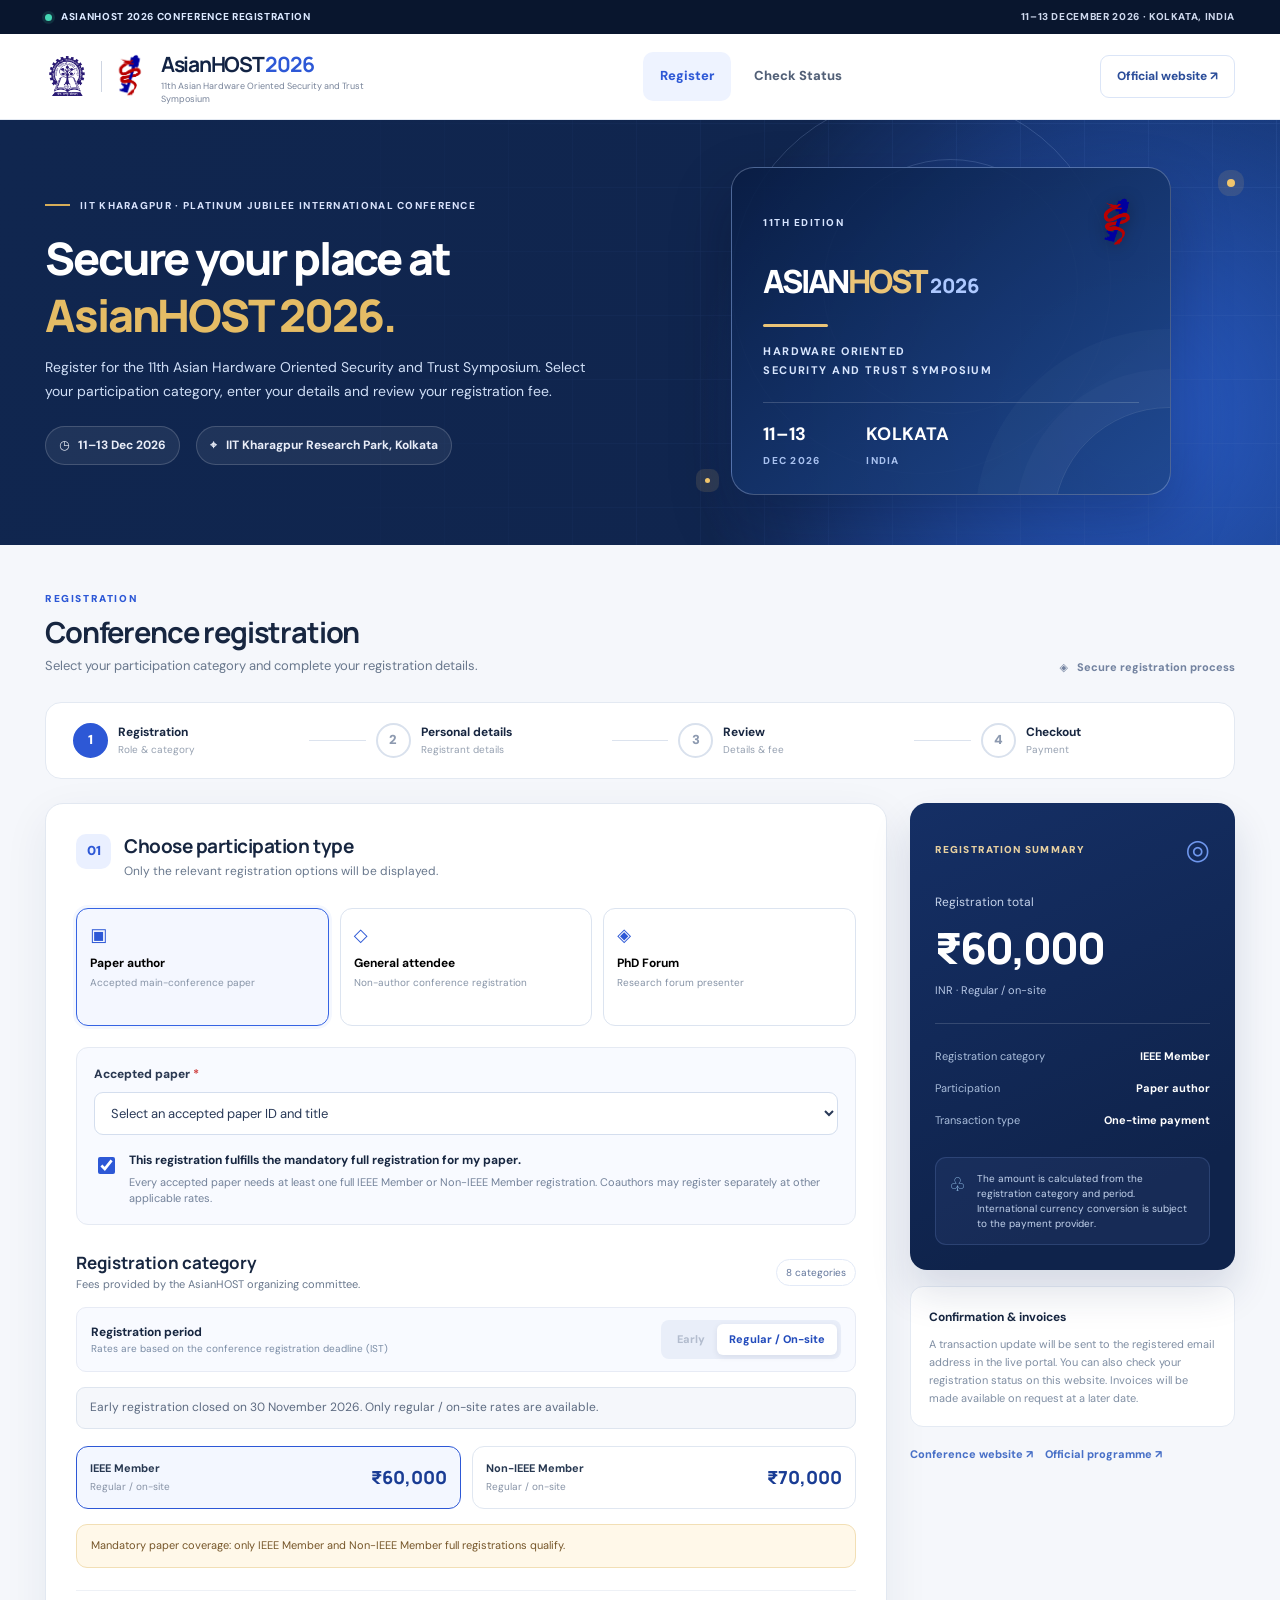
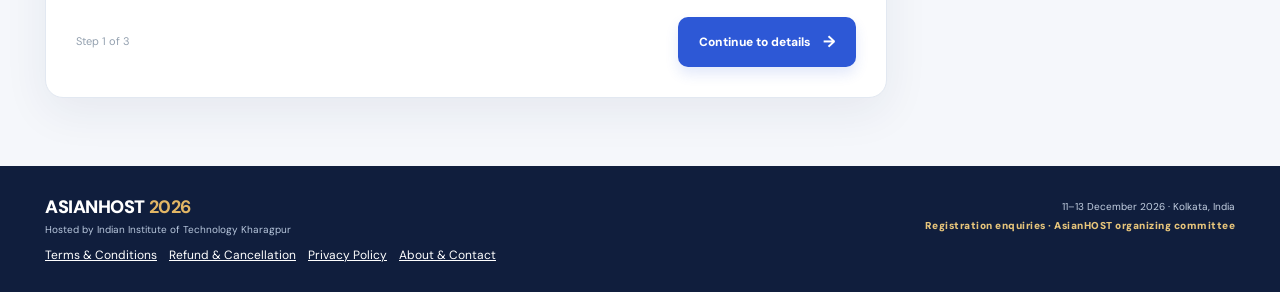
==== commit 03fab194: "Add files via upload" ====
--- a/index.html
+++ b/index.html
@@ -8,6 +8,7 @@
   <title>AsianHOST 2026 | Conference Registration</title>
   <link rel="icon" href="assets/asianhost-logo.png" type="image/png">
   <link rel="stylesheet" href="styles.css">
+  <script defer src="registration-config.js"></script>
   <script defer src="app.js"></script>
 </head>
 <body>
@@ -80,7 +81,7 @@
               <div id="phd-fields" class="nested-section hidden"><label for="phd-ref">PhD Forum submission / acceptance reference <span class="required">*</span></label><input type="text" id="phd-ref" placeholder="e.g., PhD Forum submission reference"><p class="field-help">The conference team will verify forum acceptance separately.</p></div>
               <div class="subheading-row"><div><h3>Registration category</h3><p>Fees provided by the AsianHOST organizing committee.</p></div><span class="fee-note">8 categories</span></div>
               <div class="tier-row"><div><strong>Registration period</strong><span>Rates are based on the conference registration deadline (IST)</span></div><div class="tier-toggle"><button type="button" class="active" id="early-btn">Early</button><button type="button" id="regular-btn">Regular / On-site</button></div></div>
-              <p id="registration-deadline-note" class="registration-deadline-note" role="status" aria-live="polite">Early registration closes 15 November 2026 at 11:59 p.m. IST. Regular / on-site rates apply from 16 November.</p>
+              <p id="registration-deadline-note" class="registration-deadline-note" role="status" aria-live="polite">Early registration closes 30 November 2026 at 11:59 p.m. IST. Regular / on-site rates apply from 1 December.</p>
               <div id="fee-options" class="fee-grid" role="radiogroup" aria-label="Registration fee category"></div>
               <div id="category-advisory" class="notice-inline" role="status"></div>
               <div class="form-actions"><span class="helper-text">Step 1 of 3</span><button class="btn btn-primary" id="continue-1" type="button">Continue to details <span>→</span></button></div>
